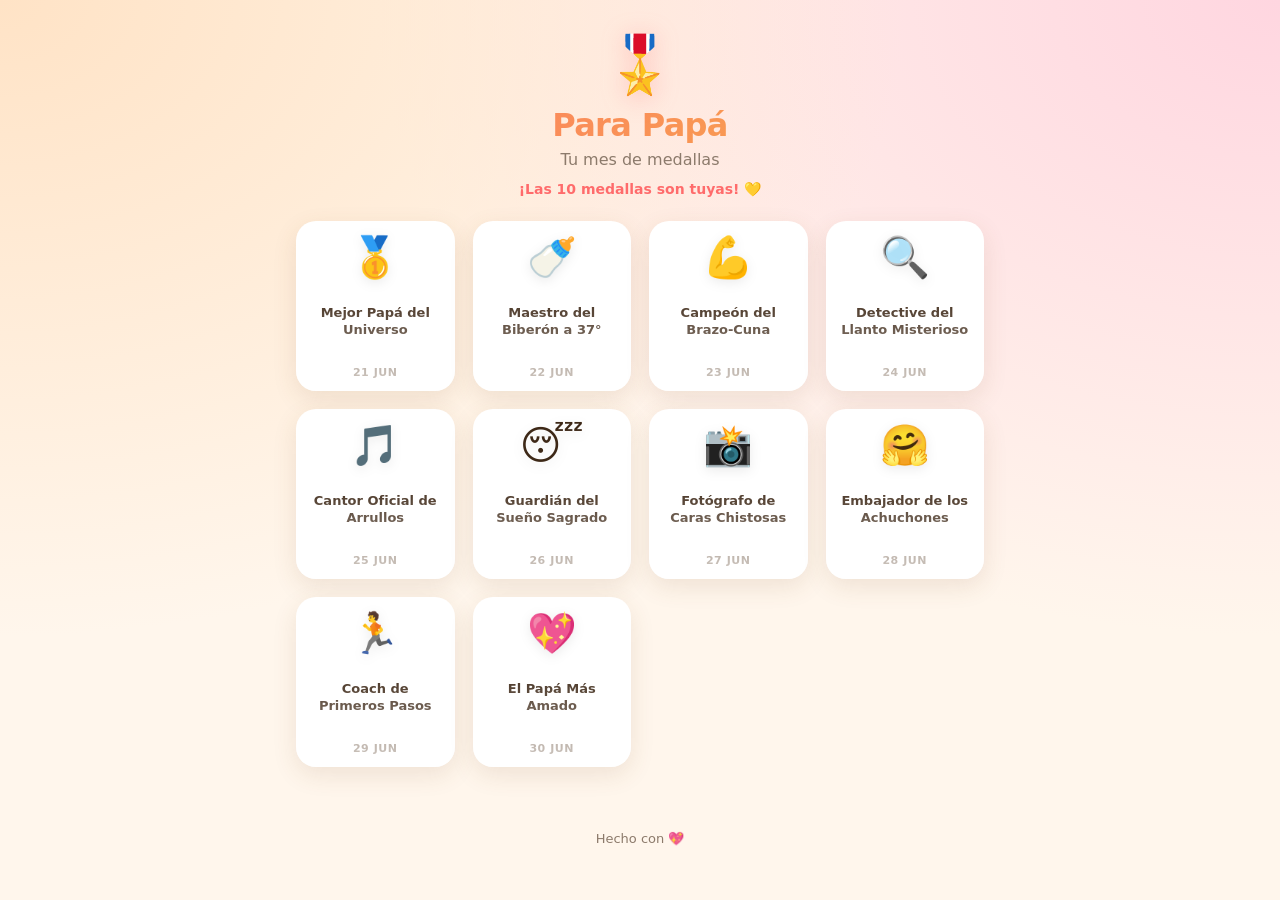
==== index.html @ 3019cae5 "Initial scaffold: papi-medallas PWA 10 daily reconocimientos del 21 al 30 de junio con sistema de ca" ====
<!DOCTYPE html>
<html lang="es-MX">
<head>
  <meta charset="UTF-8">
  <meta name="viewport" content="width=device-width, initial-scale=1.0, viewport-fit=cover">
  <meta name="theme-color" content="#FF6B6B">
  <title>Para Papá · Mes de medallas</title>
  <link rel="manifest" href="manifest.json">
  <link rel="icon" type="image/svg+xml" href="assets/icons/icon.svg">
  <link rel="apple-touch-icon" href="assets/icons/icon-192.png">
  <link rel="stylesheet" href="style.css">
</head>
<body>
  <header class="hero">
    <div class="hero-emoji">🎖️</div>
    <h1 id="titulo">Para Papá</h1>
    <p id="subtitulo" class="subtitle">Tu mes de medallas</p>
    <p id="contador" class="counter"></p>
  </header>

  <main>
    <section id="grid" class="grid" aria-label="Reconocimientos diarios"></section>
  </main>

  <footer class="footer">
    <p>Hecho con 💖</p>
  </footer>

  <dialog id="modal" class="modal" aria-labelledby="modal-titulo">
    <button class="modal-close" aria-label="Cerrar" data-close>✕</button>
    <div class="modal-body">
      <div class="modal-emoji" id="modal-emoji"></div>
      <p class="modal-etiqueta" id="modal-etiqueta"></p>
      <h2 id="modal-titulo"></h2>
      <p class="modal-fecha" id="modal-fecha"></p>
      <div class="modal-foto-wrap">
        <img id="modal-foto" alt="" />
      </div>
      <p class="modal-mensaje" id="modal-mensaje"></p>
    </div>
  </dialog>

  <script src="app.js"></script>
</body>
</html>
---- style.css ----
:root {
  --bg: #FFF6EC;
  --bg-2: #FFEFD9;
  --surface: #FFFFFF;
  --text: #3D2817;
  --muted: #8C7A6B;
  --accent: #FF6B6B;
  --accent-2: #F4B942;
  --accent-3: #FF8FA3;
  --locked: #E8DDD0;
  --locked-text: #B5A99A;
  --shadow: 0 8px 24px rgba(122, 80, 40, 0.12);
  --shadow-hover: 0 12px 32px rgba(255, 107, 107, 0.25);
  --radius: 20px;
  --radius-lg: 28px;
}

* { box-sizing: border-box; margin: 0; padding: 0; }

html, body {
  background:
    radial-gradient(at top left, #FFE3C6 0%, transparent 50%),
    radial-gradient(at top right, #FFD6E0 0%, transparent 50%),
    var(--bg);
  color: var(--text);
  font-family: -apple-system, BlinkMacSystemFont, "Segoe UI", system-ui, sans-serif;
  min-height: 100dvh;
  -webkit-font-smoothing: antialiased;
}

body {
  padding: env(safe-area-inset-top) env(safe-area-inset-right) env(safe-area-inset-bottom) env(safe-area-inset-left);
}

.hero {
  text-align: center;
  padding: 32px 20px 24px;
}

.hero-emoji {
  font-size: 56px;
  filter: drop-shadow(0 4px 12px rgba(255, 107, 107, 0.3));
  margin-bottom: 8px;
}

.hero h1 {
  font-size: 32px;
  font-weight: 800;
  letter-spacing: -0.02em;
  background: linear-gradient(135deg, var(--accent) 0%, var(--accent-2) 100%);
  -webkit-background-clip: text;
  background-clip: text;
  -webkit-text-fill-color: transparent;
}

.subtitle {
  margin-top: 6px;
  font-size: 16px;
  color: var(--muted);
}

.counter {
  margin-top: 12px;
  font-size: 14px;
  color: var(--accent);
  font-weight: 600;
}

main {
  padding: 0 16px 40px;
  max-width: 720px;
  margin: 0 auto;
}

.grid {
  display: grid;
  grid-template-columns: repeat(2, 1fr);
  gap: 14px;
}

@media (min-width: 560px) {
  .grid { grid-template-columns: repeat(3, 1fr); gap: 18px; }
}
@media (min-width: 800px) {
  .grid { grid-template-columns: repeat(4, 1fr); }
}

.card {
  position: relative;
  background: var(--surface);
  border-radius: var(--radius);
  padding: 16px 12px 12px;
  box-shadow: var(--shadow);
  display: flex;
  flex-direction: column;
  align-items: center;
  text-align: center;
  cursor: pointer;
  border: none;
  font: inherit;
  color: inherit;
  transition: transform 0.18s ease, box-shadow 0.18s ease;
  gap: 8px;
  min-height: 170px;
  overflow: hidden;
}

.card::before {
  content: "";
  position: absolute;
  inset: 0;
  background: linear-gradient(180deg, transparent 40%, rgba(255, 255, 255, 0.6) 100%);
  pointer-events: none;
}

.card:active { transform: scale(0.97); }

.card.unlocked:hover {
  transform: translateY(-3px);
  box-shadow: var(--shadow-hover);
}

.card-emoji {
  font-size: 40px;
  line-height: 1;
  filter: drop-shadow(0 3px 6px rgba(0, 0, 0, 0.08));
}

.card-titulo {
  font-size: 13px;
  font-weight: 700;
  line-height: 1.25;
  color: var(--text);
  flex: 1;
  display: flex;
  align-items: center;
}

.card-fecha {
  font-size: 11px;
  font-weight: 700;
  color: var(--muted);
  letter-spacing: 0.05em;
  text-transform: uppercase;
}

.card.today {
  background: linear-gradient(135deg, #FFF5DB 0%, #FFE6E6 100%);
  border: 2px solid var(--accent);
  animation: pulse 2s ease-in-out infinite;
}

.card.today .card-fecha {
  color: var(--accent);
  font-weight: 800;
}

.card.today::after {
  content: "¡Hoy!";
  position: absolute;
  top: 10px;
  right: 10px;
  background: var(--accent);
  color: #fff;
  font-size: 10px;
  font-weight: 800;
  padding: 4px 8px;
  border-radius: 999px;
  letter-spacing: 0.05em;
}

@keyframes pulse {
  0%, 100% { box-shadow: 0 0 0 0 rgba(255, 107, 107, 0.35); }
  50% { box-shadow: 0 0 0 14px rgba(255, 107, 107, 0); }
}

.card.locked {
  background: var(--locked);
  color: var(--locked-text);
  cursor: not-allowed;
  box-shadow: none;
  justify-content: space-between;
}

.card.locked .card-emoji,
.card.locked .card-titulo {
  display: none;
}

.card.locked .card-fecha {
  color: var(--locked-text);
  font-size: 13px;
  font-weight: 800;
}

.card.locked::before {
  display: none;
}

.card.locked .lock-icon {
  font-size: 44px;
  filter: drop-shadow(0 4px 8px rgba(0, 0, 0, 0.1));
  flex: 1;
  display: flex;
  align-items: center;
}

.footer {
  text-align: center;
  padding: 24px 16px 40px;
  color: var(--muted);
  font-size: 13px;
}

/* ---- Modal ---- */
.modal {
  border: none;
  padding: 0;
  border-radius: var(--radius-lg);
  background: var(--surface);
  max-width: 92vw;
  width: 420px;
  box-shadow: 0 30px 80px rgba(0, 0, 0, 0.25);
  overflow: hidden;
  margin: auto;
}

.modal::backdrop {
  background: rgba(61, 40, 23, 0.55);
  backdrop-filter: blur(4px);
}

.modal[open] {
  animation: zoomIn 0.28s cubic-bezier(0.2, 0.9, 0.3, 1.2);
}

@keyframes zoomIn {
  from { transform: scale(0.85); opacity: 0; }
  to { transform: scale(1); opacity: 1; }
}

.modal-close {
  position: absolute;
  top: 12px;
  right: 12px;
  background: rgba(255, 255, 255, 0.9);
  border: none;
  width: 36px;
  height: 36px;
  border-radius: 50%;
  font-size: 16px;
  cursor: pointer;
  color: var(--text);
  z-index: 2;
  box-shadow: 0 2px 8px rgba(0, 0, 0, 0.15);
}

.modal-body {
  padding: 32px 24px 28px;
  text-align: center;
}

.modal-emoji {
  font-size: 72px;
  line-height: 1;
  filter: drop-shadow(0 6px 12px rgba(255, 107, 107, 0.3));
}

.modal-etiqueta {
  display: inline-block;
  margin-top: 12px;
  padding: 4px 12px;
  background: var(--accent);
  color: #fff;
  border-radius: 999px;
  font-size: 12px;
  font-weight: 700;
  letter-spacing: 0.05em;
  text-transform: uppercase;
}

#modal-titulo {
  margin-top: 14px;
  font-size: 24px;
  font-weight: 800;
  line-height: 1.2;
  background: linear-gradient(135deg, var(--accent) 0%, var(--accent-2) 100%);
  -webkit-background-clip: text;
  background-clip: text;
  -webkit-text-fill-color: transparent;
}

.modal-fecha {
  margin-top: 4px;
  font-size: 13px;
  color: var(--muted);
  font-weight: 600;
}

.modal-foto-wrap {
  margin: 20px 0 16px;
  border-radius: 16px;
  overflow: hidden;
  background: var(--bg-2);
  aspect-ratio: 4 / 3;
  display: flex;
  align-items: center;
  justify-content: center;
}

.modal-foto-wrap img {
  width: 100%;
  height: 100%;
  object-fit: cover;
  display: block;
}

.modal-foto-wrap img[src=""],
.modal-foto-wrap img:not([src]) {
  display: none;
}

.modal-foto-wrap.no-image::after {
  content: "📷 Aquí va una foto";
  color: var(--muted);
  font-size: 14px;
  font-weight: 600;
}

.modal-mensaje {
  font-size: 16px;
  line-height: 1.5;
  color: var(--text);
  padding: 0 4px;
}
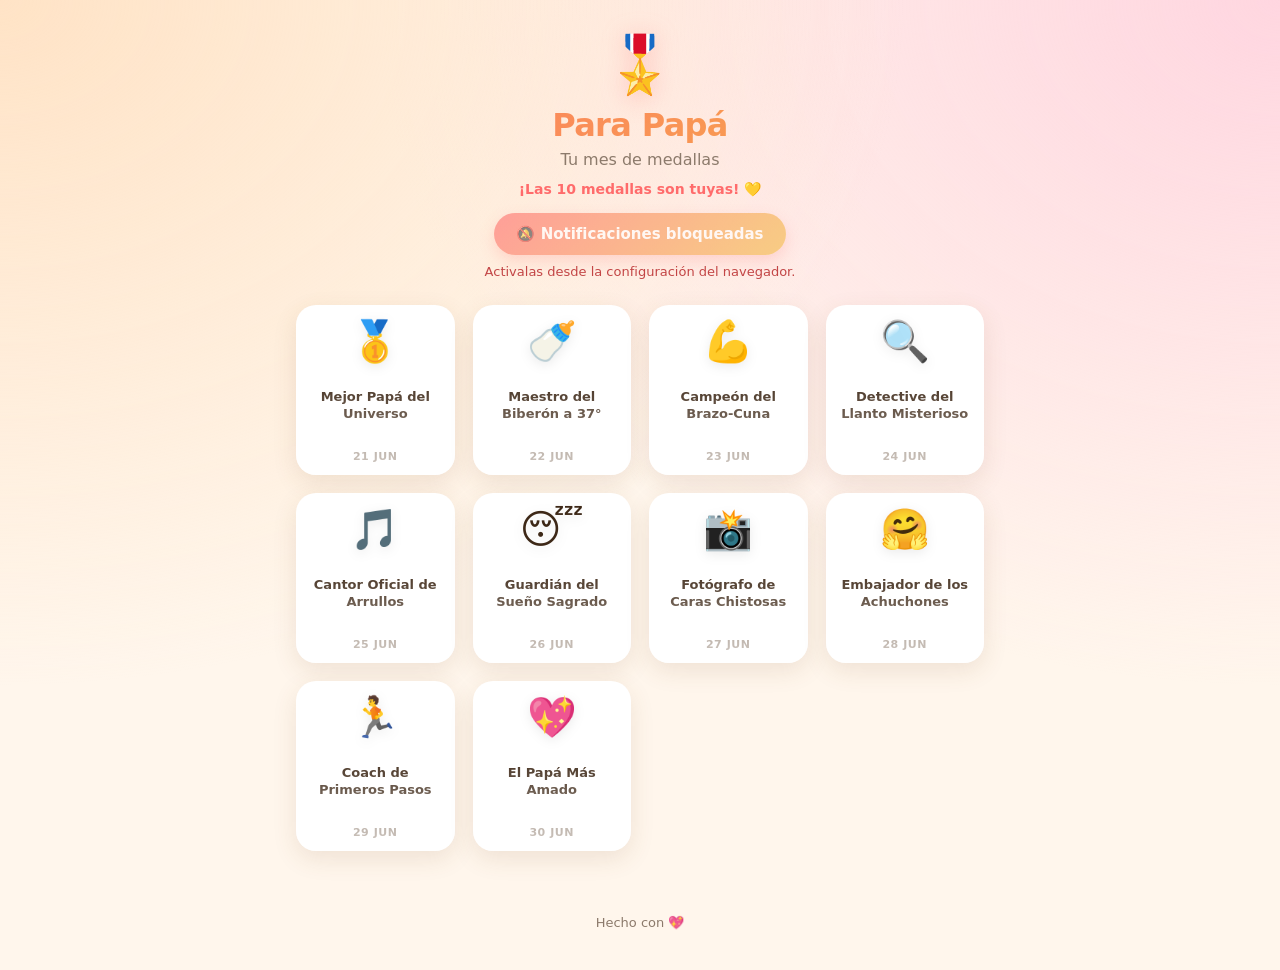
==== commit 0d0ed9f9: "Recordatorios diarios con TimestampTrigger + fallback - Botón en hero pide permiso y programa 10 not" ====
--- a/index.html
+++ b/index.html
@@ -16,6 +16,10 @@
     <h1 id="titulo">Para Papá</h1>
     <p id="subtitulo" class="subtitle">Tu mes de medallas</p>
     <p id="contador" class="counter"></p>
+    <div class="noti-zone">
+      <button id="noti-btn" class="noti-btn" hidden>🔔 Activar recordatorios diarios</button>
+      <p id="noti-status" class="noti-status"></p>
+    </div>
   </header>
 
   <main>
@@ -41,5 +45,6 @@
   </dialog>
 
   <script src="app.js"></script>
+  <script src="notifications.js"></script>
 </body>
 </html>
--- a/style.css
+++ b/style.css
@@ -66,6 +66,43 @@
   font-weight: 600;
 }
 
+.noti-zone {
+  margin-top: 16px;
+  display: flex;
+  flex-direction: column;
+  align-items: center;
+  gap: 8px;
+}
+
+.noti-btn {
+  background: linear-gradient(135deg, var(--accent) 0%, var(--accent-2) 100%);
+  color: #fff;
+  border: none;
+  padding: 12px 22px;
+  border-radius: 999px;
+  font: inherit;
+  font-size: 15px;
+  font-weight: 700;
+  cursor: pointer;
+  box-shadow: 0 6px 16px rgba(255, 107, 107, 0.35);
+  transition: transform 0.15s ease, box-shadow 0.15s ease;
+}
+
+.noti-btn:hover { transform: translateY(-2px); box-shadow: 0 8px 22px rgba(255, 107, 107, 0.45); }
+.noti-btn:active { transform: translateY(0); }
+.noti-btn[disabled] { opacity: 0.6; cursor: default; }
+
+.noti-status {
+  font-size: 13px;
+  color: var(--muted);
+  max-width: 320px;
+  line-height: 1.4;
+}
+
+.noti-status.ok { color: #2A9D5C; font-weight: 600; }
+.noti-status.warn { color: #B85C20; }
+.noti-status.err { color: #C24545; }
+
 main {
   padding: 0 16px 40px;
   max-width: 720px;
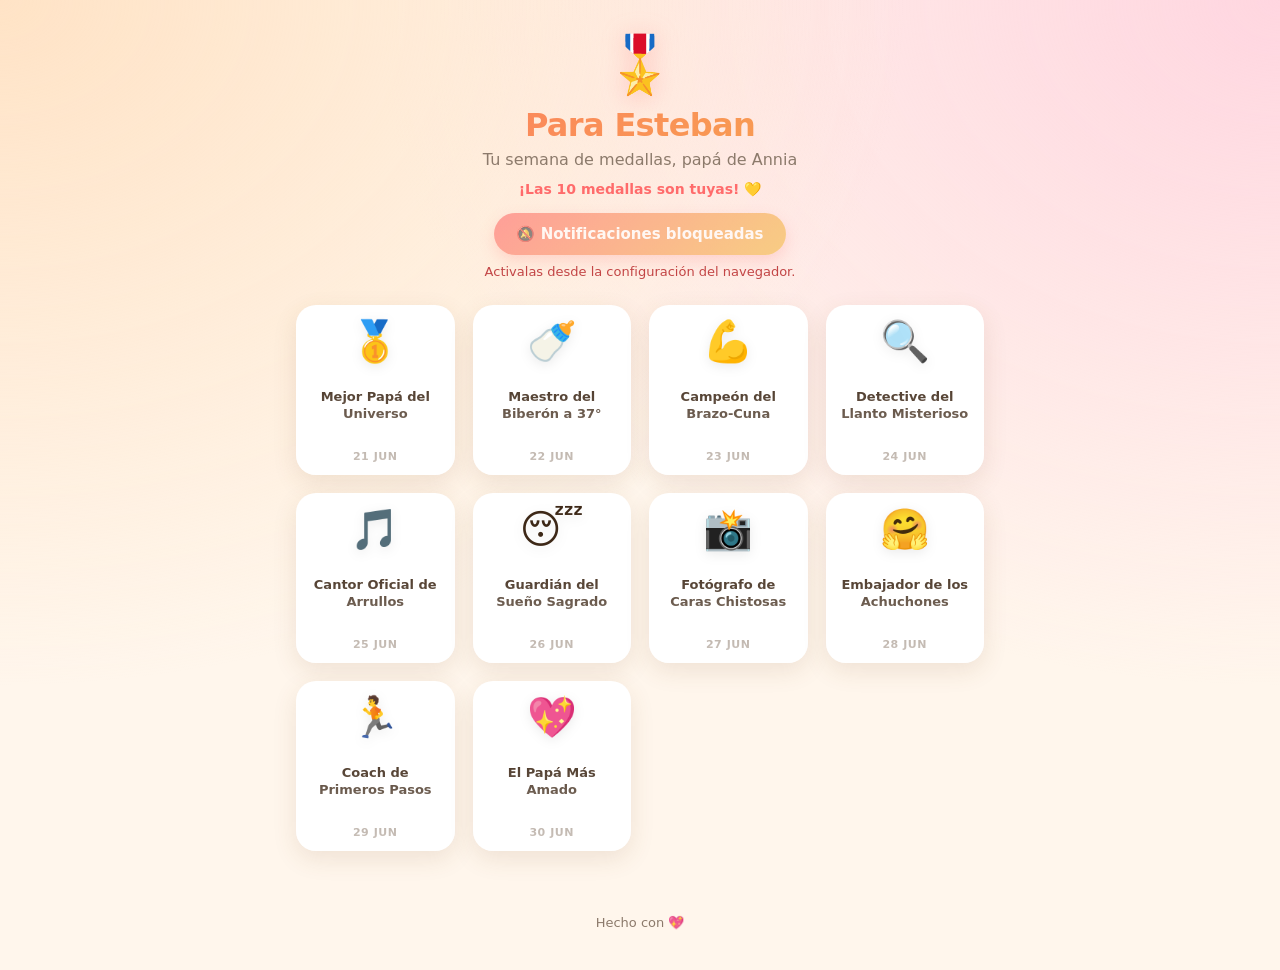
==== commit 788ca932: "Cambiar 'mes' por 'semana' (son 10 días, no un mes)" ====
--- a/index.html
+++ b/index.html
@@ -4,7 +4,7 @@
   <meta charset="UTF-8">
   <meta name="viewport" content="width=device-width, initial-scale=1.0, viewport-fit=cover">
   <meta name="theme-color" content="#FF6B6B">
-  <title>Para Papá · Mes de medallas</title>
+  <title>Para Papá · Semana de medallas</title>
   <link rel="manifest" href="manifest.json">
   <link rel="icon" type="image/svg+xml" href="assets/icons/icon.svg">
   <link rel="apple-touch-icon" href="assets/icons/icon-192.png">
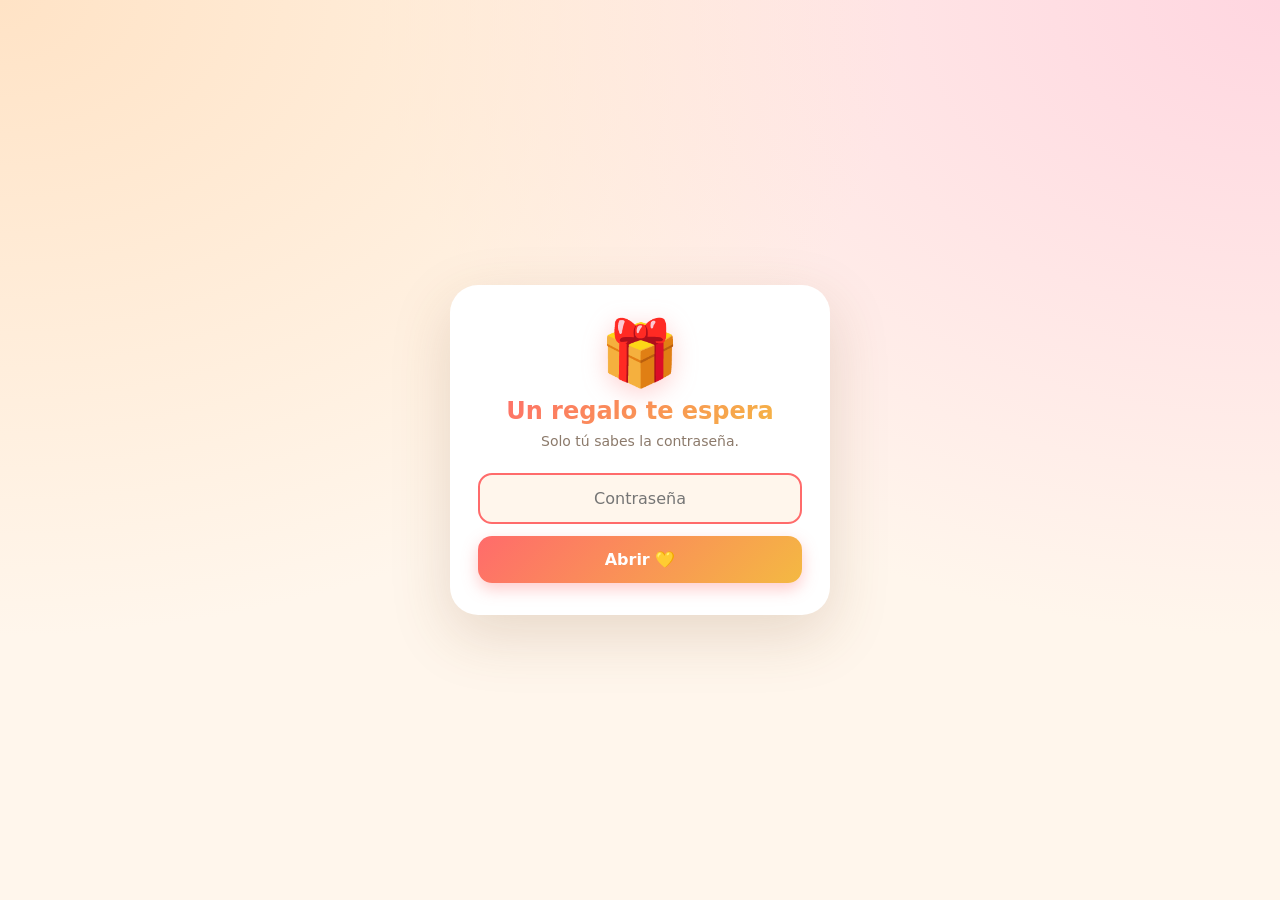
==== commit 8d45af7e: "Encriptación cliente con AES-GCM 256 + PBKDF2 - Pantalla de bloqueo con contraseña antes de ver el c" ====
--- a/index.html
+++ b/index.html
@@ -11,6 +11,20 @@
   <link rel="stylesheet" href="style.css">
 </head>
 <body>
+  <div id="lock-screen" class="lock-screen">
+    <div class="lock-card">
+      <div class="lock-emoji">🎁</div>
+      <h2>Un regalo te espera</h2>
+      <p class="lock-hint">Solo tú sabes la contraseña.</p>
+      <form id="lock-form">
+        <input type="password" id="lock-input" autocomplete="off" placeholder="Contraseña" required>
+        <button type="submit">Abrir 💛</button>
+      </form>
+      <p id="lock-error" class="lock-error" hidden>Contraseña incorrecta</p>
+    </div>
+  </div>
+
+  <div id="app-wrap" hidden>
   <header class="hero">
     <div class="hero-emoji">🎖️</div>
     <h1 id="titulo">Para Papá</h1>
@@ -29,6 +43,7 @@
   <footer class="footer">
     <p>Hecho con 💖</p>
   </footer>
+  </div>
 
   <dialog id="modal" class="modal" aria-labelledby="modal-titulo">
     <button class="modal-close" aria-label="Cerrar" data-close>✕</button>
--- a/style.css
+++ b/style.css
@@ -249,6 +249,104 @@
   font-size: 13px;
 }
 
+/* ---- Lock screen ---- */
+.lock-screen {
+  position: fixed;
+  inset: 0;
+  display: flex;
+  align-items: center;
+  justify-content: center;
+  padding: 20px;
+  background:
+    radial-gradient(at top left, #FFE3C6 0%, transparent 50%),
+    radial-gradient(at top right, #FFD6E0 0%, transparent 50%),
+    var(--bg);
+  z-index: 100;
+}
+
+.lock-card {
+  background: var(--surface);
+  border-radius: var(--radius-lg);
+  padding: 36px 28px 32px;
+  box-shadow: 0 20px 60px rgba(122, 80, 40, 0.18);
+  text-align: center;
+  max-width: 380px;
+  width: 100%;
+}
+
+.lock-emoji {
+  font-size: 64px;
+  line-height: 1;
+  filter: drop-shadow(0 6px 12px rgba(255, 107, 107, 0.3));
+  margin-bottom: 12px;
+}
+
+.lock-card h2 {
+  font-size: 24px;
+  font-weight: 800;
+  background: linear-gradient(135deg, var(--accent) 0%, var(--accent-2) 100%);
+  -webkit-background-clip: text;
+  background-clip: text;
+  -webkit-text-fill-color: transparent;
+}
+
+.lock-hint {
+  margin-top: 8px;
+  font-size: 14px;
+  color: var(--muted);
+}
+
+#lock-form {
+  margin-top: 24px;
+  display: flex;
+  flex-direction: column;
+  gap: 12px;
+}
+
+#lock-input {
+  padding: 14px 18px;
+  border-radius: 14px;
+  border: 2px solid var(--bg-2);
+  background: var(--bg);
+  font: inherit;
+  font-size: 16px;
+  color: var(--text);
+  text-align: center;
+  outline: none;
+  transition: border-color 0.15s ease;
+}
+
+#lock-input:focus { border-color: var(--accent); }
+
+#lock-form button {
+  padding: 14px 18px;
+  border-radius: 14px;
+  border: none;
+  background: linear-gradient(135deg, var(--accent) 0%, var(--accent-2) 100%);
+  color: #fff;
+  font: inherit;
+  font-size: 16px;
+  font-weight: 700;
+  cursor: pointer;
+  box-shadow: 0 6px 16px rgba(255, 107, 107, 0.35);
+}
+
+#lock-form button:active { transform: scale(0.98); }
+
+.lock-error {
+  margin-top: 14px;
+  color: #C24545;
+  font-size: 14px;
+  font-weight: 600;
+}
+
+.lock-screen.shake { animation: shake 0.35s ease; }
+@keyframes shake {
+  0%, 100% { transform: translateX(0); }
+  25% { transform: translateX(-8px); }
+  75% { transform: translateX(8px); }
+}
+
 /* ---- Modal ---- */
 .modal {
   border: none;
